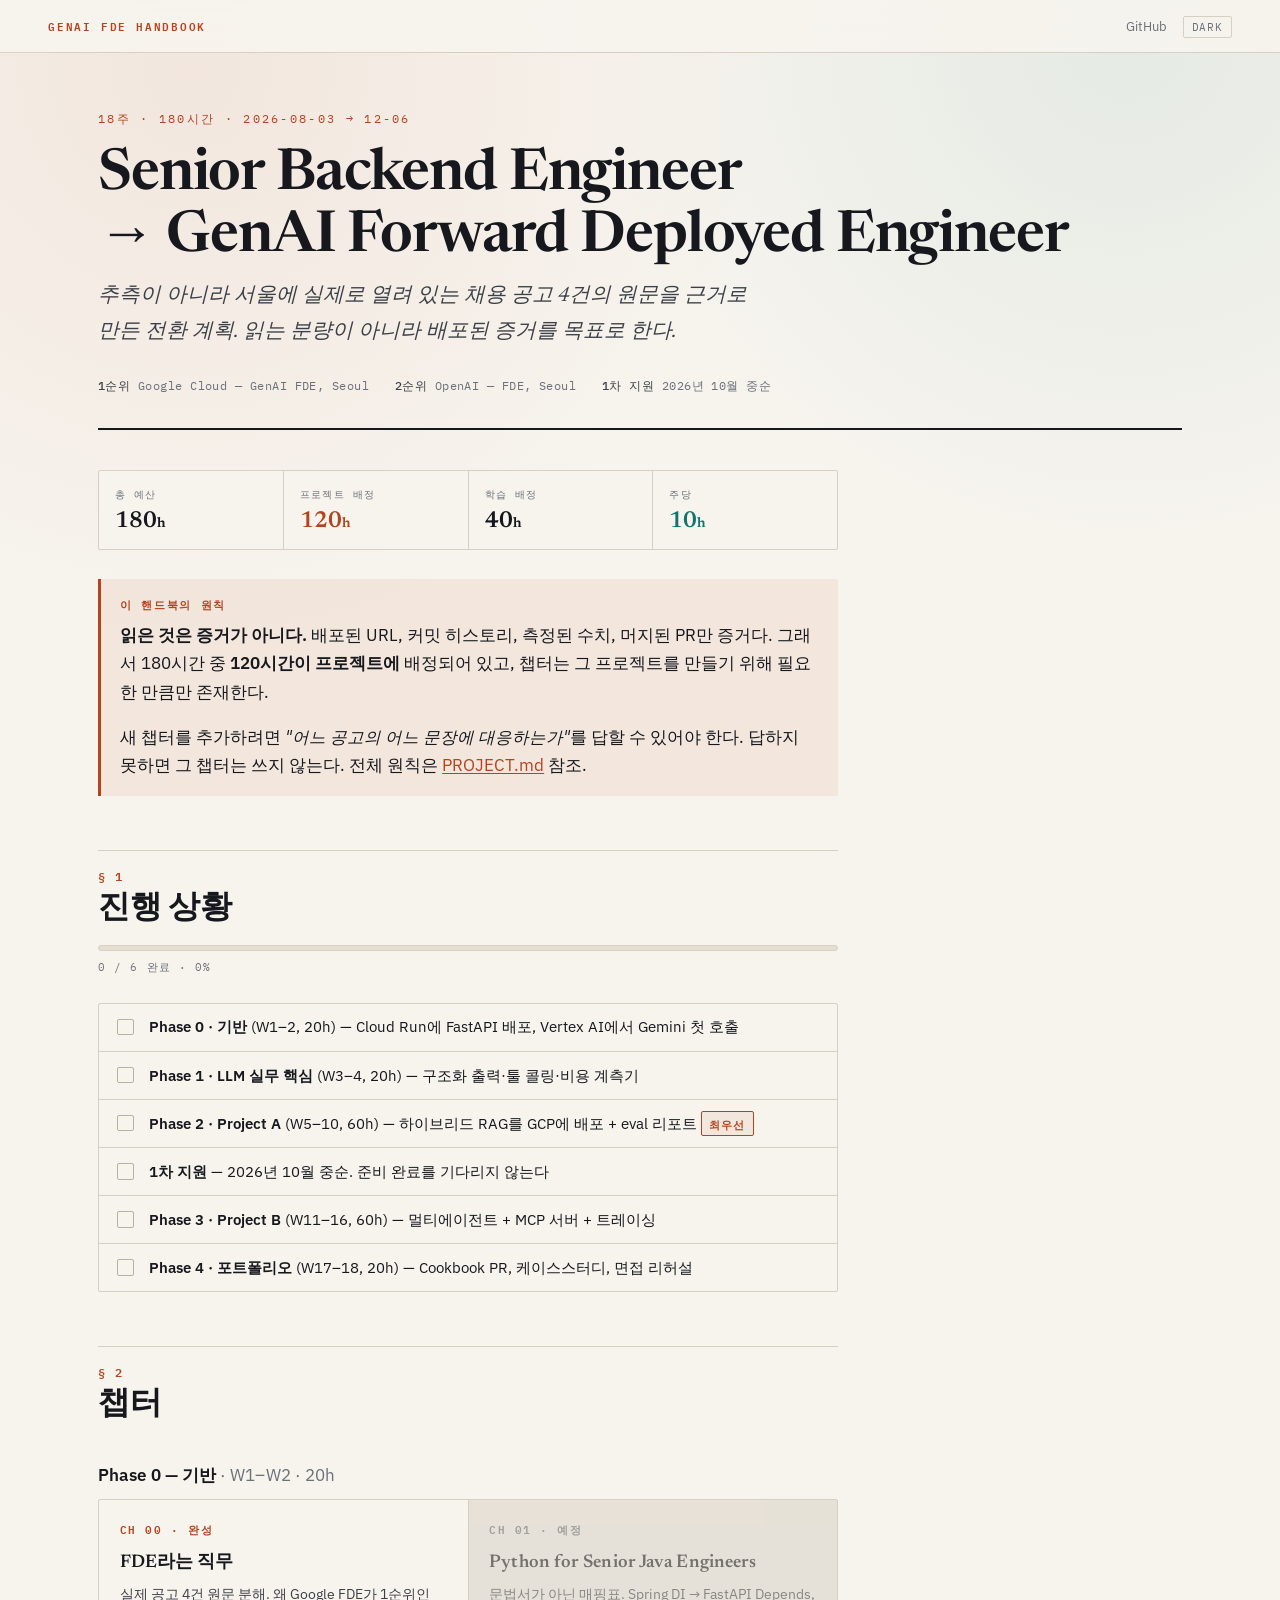
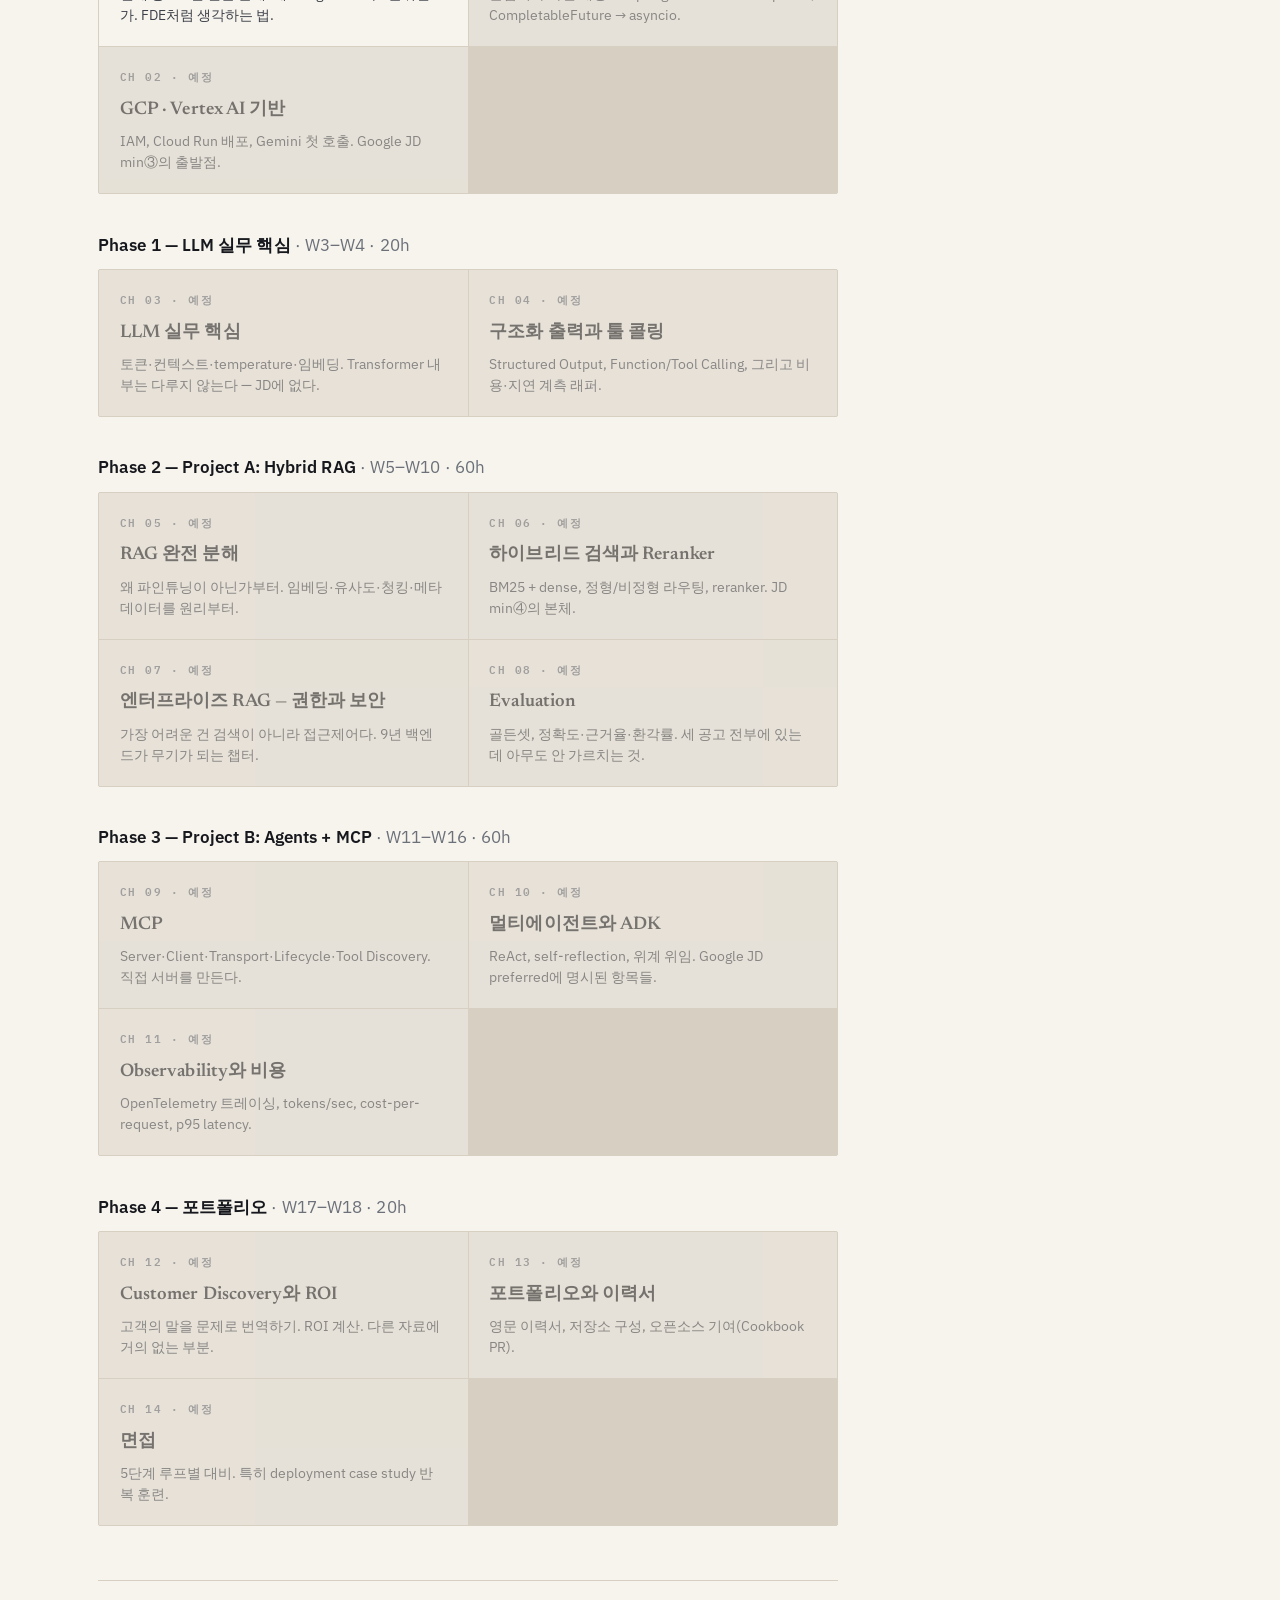
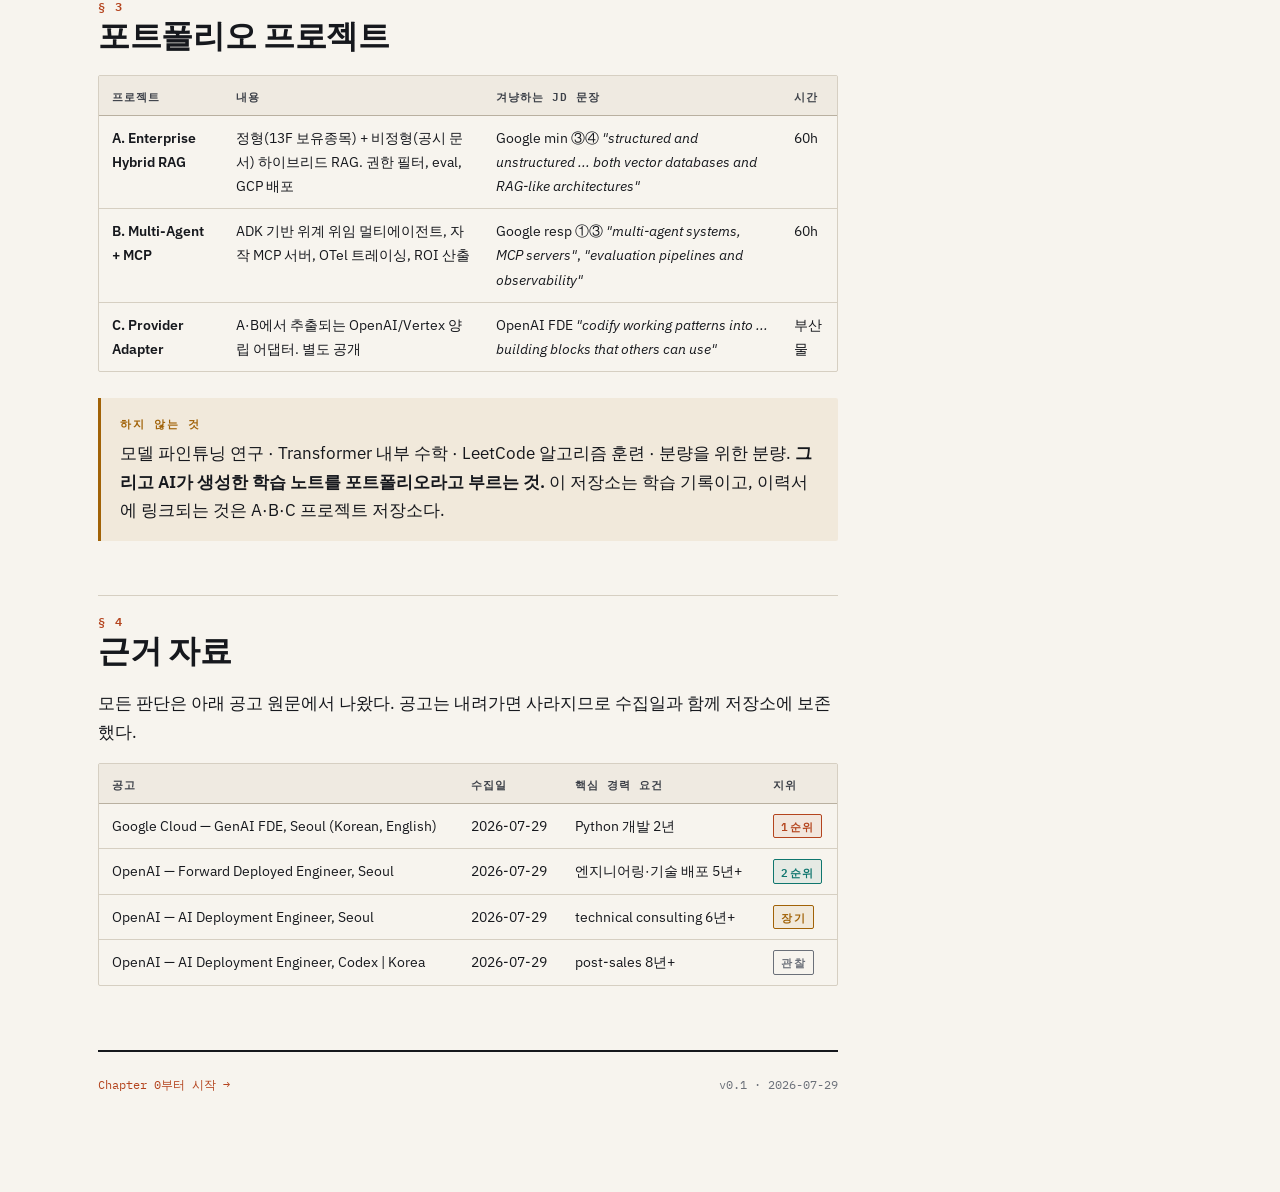
==== docs/index.html @ 351d2fd9 "docs: bootstrap GenAI FDE handbook with JD-grounded plan Establish the handbook repo targeting Googl" ====
<!doctype html>
<html lang="ko">
<head>
<meta charset="utf-8">
<meta name="viewport" content="width=device-width, initial-scale=1">
<title>GenAI FDE Handbook — Senior Backend Engineer → Forward Deployed Engineer</title>
<link rel="stylesheet" href="assets/handbook.css">
</head>
<body>

<header class="masthead">
  <span class="mark">GenAI FDE Handbook</span>
  <span class="sep"></span>
  <a href="https://github.com/">GitHub</a>
  <button id="themeToggle" type="button">DARK</button>
</header>

<div class="wrap">

<div class="chapter-head">
  <div class="kicker">18주 · 180시간 · 2026-08-03 → 12-06</div>
  <h1>Senior Backend Engineer<br>→ GenAI Forward Deployed Engineer</h1>
  <p class="sub">추측이 아니라 서울에 실제로 열려 있는 채용 공고 4건의 원문을 근거로 만든 전환 계획.
  읽는 분량이 아니라 배포된 증거를 목표로 한다.</p>
  <div class="chapter-meta">
    <span><b>1순위</b> Google Cloud — GenAI FDE, Seoul</span>
    <span><b>2순위</b> OpenAI — FDE, Seoul</span>
    <span><b>1차 지원</b> 2026년 10월 중순</span>
  </div>
</div>

<div class="prose">

<div class="stats">
  <div class="stat"><div class="k">총 예산</div><div class="v">180<span style="font-size:.6em">h</span></div></div>
  <div class="stat"><div class="k">프로젝트 배정</div><div class="v sig">120<span style="font-size:.6em">h</span></div></div>
  <div class="stat"><div class="k">학습 배정</div><div class="v">40<span style="font-size:.6em">h</span></div></div>
  <div class="stat"><div class="k">주당</div><div class="v ev">10<span style="font-size:.6em">h</span></div></div>
</div>

<div class="note signal">
  <span class="label">이 핸드북의 원칙</span>
  <p><strong>읽은 것은 증거가 아니다.</strong> 배포된 URL, 커밋 히스토리, 측정된 수치, 머지된 PR만 증거다.
  그래서 180시간 중 <strong>120시간이 프로젝트에</strong> 배정되어 있고, 챕터는 그 프로젝트를 만들기 위해 필요한 만큼만 존재한다.</p>
  <p>새 챕터를 추가하려면 <em>"어느 공고의 어느 문장에 대응하는가"</em>를 답할 수 있어야 한다.
  답하지 못하면 그 챕터는 쓰지 않는다. 전체 원칙은 <a href="https://github.com/">PROJECT.md</a> 참조.</p>
</div>

<h2><span class="num">§ 1</span>진행 상황</h2>

<div class="progress" data-progress-for="phase-track">
  <div class="progress-bar"><div class="progress-fill"></div></div>
  <div class="progress-label">0 / 0 완료 · 0%</div>
</div>

<div id="phase-track">
<ul class="checklist">
  <li><label><input type="checkbox" data-id="p0"><span><strong>Phase 0 · 기반</strong> (W1–2, 20h) — Cloud Run에 FastAPI 배포, Vertex AI에서 Gemini 첫 호출</span></label></li>
  <li><label><input type="checkbox" data-id="p1"><span><strong>Phase 1 · LLM 실무 핵심</strong> (W3–4, 20h) — 구조화 출력·툴 콜링·비용 계측기</span></label></li>
  <li><label><input type="checkbox" data-id="p2"><span><strong>Phase 2 · Project A</strong> (W5–10, 60h) — 하이브리드 RAG를 GCP에 배포 + eval 리포트 <span class="pill p1">최우선</span></span></label></li>
  <li><label><input type="checkbox" data-id="apply"><span><strong>1차 지원</strong> — 2026년 10월 중순. 준비 완료를 기다리지 않는다</span></label></li>
  <li><label><input type="checkbox" data-id="p3"><span><strong>Phase 3 · Project B</strong> (W11–16, 60h) — 멀티에이전트 + MCP 서버 + 트레이싱</span></label></li>
  <li><label><input type="checkbox" data-id="p4"><span><strong>Phase 4 · 포트폴리오</strong> (W17–18, 20h) — Cookbook PR, 케이스스터디, 면접 리허설</span></label></li>
</ul>
</div>

<h2><span class="num">§ 2</span>챕터</h2>

<h3>Phase 0 — 기반 <span style="color:var(--ink-3);font-weight:400">· W1–W2 · 20h</span></h3>
<div class="cards">
  <a class="card" href="ch00-role-analysis.html">
    <div class="no">CH 00 · 완성</div>
    <h3>FDE라는 직무</h3>
    <p>실제 공고 4건 원문 분해. 왜 Google FDE가 1순위인가. FDE처럼 생각하는 법.</p>
  </a>
  <div class="card pending">
    <div class="no">CH 01 · 예정</div>
    <h3>Python for Senior Java Engineers</h3>
    <p>문법서가 아닌 매핑표. Spring DI → FastAPI Depends, CompletableFuture → asyncio.</p>
  </div>
  <div class="card pending">
    <div class="no">CH 02 · 예정</div>
    <h3>GCP · Vertex AI 기반</h3>
    <p>IAM, Cloud Run 배포, Gemini 첫 호출. Google JD min③의 출발점.</p>
  </div>
</div>

<h3>Phase 1 — LLM 실무 핵심 <span style="color:var(--ink-3);font-weight:400">· W3–W4 · 20h</span></h3>
<div class="cards">
  <div class="card pending">
    <div class="no">CH 03 · 예정</div>
    <h3>LLM 실무 핵심</h3>
    <p>토큰·컨텍스트·temperature·임베딩. Transformer 내부는 다루지 않는다 — JD에 없다.</p>
  </div>
  <div class="card pending">
    <div class="no">CH 04 · 예정</div>
    <h3>구조화 출력과 툴 콜링</h3>
    <p>Structured Output, Function/Tool Calling, 그리고 비용·지연 계측 래퍼.</p>
  </div>
</div>

<h3>Phase 2 — Project A: Hybrid RAG <span style="color:var(--ink-3);font-weight:400">· W5–W10 · 60h</span></h3>
<div class="cards">
  <div class="card pending">
    <div class="no">CH 05 · 예정</div>
    <h3>RAG 완전 분해</h3>
    <p>왜 파인튜닝이 아닌가부터. 임베딩·유사도·청킹·메타데이터를 원리부터.</p>
  </div>
  <div class="card pending">
    <div class="no">CH 06 · 예정</div>
    <h3>하이브리드 검색과 Reranker</h3>
    <p>BM25 + dense, 정형/비정형 라우팅, reranker. JD min④의 본체.</p>
  </div>
  <div class="card pending">
    <div class="no">CH 07 · 예정</div>
    <h3>엔터프라이즈 RAG — 권한과 보안</h3>
    <p>가장 어려운 건 검색이 아니라 접근제어다. 9년 백엔드가 무기가 되는 챕터.</p>
  </div>
  <div class="card pending">
    <div class="no">CH 08 · 예정</div>
    <h3>Evaluation</h3>
    <p>골든셋, 정확도·근거율·환각률. 세 공고 전부에 있는데 아무도 안 가르치는 것.</p>
  </div>
</div>

<h3>Phase 3 — Project B: Agents + MCP <span style="color:var(--ink-3);font-weight:400">· W11–W16 · 60h</span></h3>
<div class="cards">
  <div class="card pending">
    <div class="no">CH 09 · 예정</div>
    <h3>MCP</h3>
    <p>Server·Client·Transport·Lifecycle·Tool Discovery. 직접 서버를 만든다.</p>
  </div>
  <div class="card pending">
    <div class="no">CH 10 · 예정</div>
    <h3>멀티에이전트와 ADK</h3>
    <p>ReAct, self-reflection, 위계 위임. Google JD preferred에 명시된 항목들.</p>
  </div>
  <div class="card pending">
    <div class="no">CH 11 · 예정</div>
    <h3>Observability와 비용</h3>
    <p>OpenTelemetry 트레이싱, tokens/sec, cost-per-request, p95 latency.</p>
  </div>
</div>

<h3>Phase 4 — 포트폴리오 <span style="color:var(--ink-3);font-weight:400">· W17–W18 · 20h</span></h3>
<div class="cards">
  <div class="card pending">
    <div class="no">CH 12 · 예정</div>
    <h3>Customer Discovery와 ROI</h3>
    <p>고객의 말을 문제로 번역하기. ROI 계산. 다른 자료에 거의 없는 부분.</p>
  </div>
  <div class="card pending">
    <div class="no">CH 13 · 예정</div>
    <h3>포트폴리오와 이력서</h3>
    <p>영문 이력서, 저장소 구성, 오픈소스 기여(Cookbook PR).</p>
  </div>
  <div class="card pending">
    <div class="no">CH 14 · 예정</div>
    <h3>면접</h3>
    <p>5단계 루프별 대비. 특히 deployment case study 반복 훈련.</p>
  </div>
</div>

<h2><span class="num">§ 3</span>포트폴리오 프로젝트</h2>

<div class="table-scroll">
<table>
<thead><tr><th>프로젝트</th><th>내용</th><th>겨냥하는 JD 문장</th><th>시간</th></tr></thead>
<tbody>
<tr>
  <td><strong>A. Enterprise Hybrid RAG</strong></td>
  <td>정형(13F 보유종목) + 비정형(공시 문서) 하이브리드 RAG. 권한 필터, eval, GCP 배포</td>
  <td>Google min ③④ <em>"structured and unstructured ... both vector databases and RAG-like architectures"</em></td>
  <td>60h</td>
</tr>
<tr>
  <td><strong>B. Multi-Agent + MCP</strong></td>
  <td>ADK 기반 위계 위임 멀티에이전트, 자작 MCP 서버, OTel 트레이싱, ROI 산출</td>
  <td>Google resp ①③ <em>"multi-agent systems, MCP servers"</em>, <em>"evaluation pipelines and observability"</em></td>
  <td>60h</td>
</tr>
<tr>
  <td><strong>C. Provider Adapter</strong></td>
  <td>A·B에서 추출되는 OpenAI/Vertex 양립 어댑터. 별도 공개</td>
  <td>OpenAI FDE <em>"codify working patterns into ... building blocks that others can use"</em></td>
  <td>부산물</td>
</tr>
</tbody>
</table>
</div>

<div class="note warn">
  <span class="label">하지 않는 것</span>
  <p>모델 파인튜닝 연구 · Transformer 내부 수학 · LeetCode 알고리즘 훈련 ·
  분량을 위한 분량. <strong>그리고 AI가 생성한 학습 노트를 포트폴리오라고 부르는 것.</strong>
  이 저장소는 학습 기록이고, 이력서에 링크되는 것은 A·B·C 프로젝트 저장소다.</p>
</div>

<h2><span class="num">§ 4</span>근거 자료</h2>

<p>모든 판단은 아래 공고 원문에서 나왔다. 공고는 내려가면 사라지므로 수집일과 함께 저장소에 보존했다.</p>

<div class="table-scroll">
<table>
<thead><tr><th>공고</th><th>수집일</th><th>핵심 경력 요건</th><th>지위</th></tr></thead>
<tbody>
<tr><td>Google Cloud — GenAI FDE, Seoul (Korean, English)</td><td>2026-07-29</td><td>Python 개발 2년</td><td><span class="pill p1">1순위</span></td></tr>
<tr><td>OpenAI — Forward Deployed Engineer, Seoul</td><td>2026-07-29</td><td>엔지니어링·기술 배포 5년+</td><td><span class="pill p2">2순위</span></td></tr>
<tr><td>OpenAI — AI Deployment Engineer, Seoul</td><td>2026-07-29</td><td>technical consulting 6년+</td><td><span class="pill p3">장기</span></td></tr>
<tr><td>OpenAI — AI Deployment Engineer, Codex | Korea</td><td>2026-07-29</td><td>post-sales 8년+</td><td><span class="pill px">관찰</span></td></tr>
</tbody>
</table>
</div>

<div class="chapter-nav">
  <span><a href="ch00-role-analysis.html">Chapter 0부터 시작 →</a></span>
  <span style="color:var(--ink-3)">v0.1 · 2026-07-29</span>
</div>

</div><!-- /prose -->
</div><!-- /wrap -->

<script src="assets/handbook.js"></script>
</body>
</html>
---- docs/assets/handbook.css ----
/* ==========================================================================
   GenAI FDE Handbook — shared stylesheet
   Aesthetic: engineering field manual. Warm paper / deep ink.
   Hairline rules, marginal section numbers, restrained signal colours.
   ========================================================================== */

@import url('https://fonts.googleapis.com/css2?family=Newsreader:ital,opsz,wght@0,6..72,400;0,6..72,600;0,6..72,700;1,6..72,400&family=IBM+Plex+Sans:ital,wght@0,400;0,500;0,600;1,400&family=IBM+Plex+Mono:wght@400;500;600&display=swap');

:root {
  --paper:      #f7f4ee;
  --paper-2:    #efeae1;
  --paper-3:    #e5dfd3;
  --ink:        #16181d;
  --ink-2:      #3c4048;
  --ink-3:      #6b7079;
  --rule:       #d6cfc2;
  --rule-hard:  #b9b0a0;

  --signal:     #b4441e;   /* primary accent — current position, emphasis   */
  --signal-bg:  #b4441e14;
  --evidence:   #0f766e;   /* verified / evidence / done                    */
  --evidence-bg:#0f766e14;
  --warn:       #a16207;
  --warn-bg:    #a1620714;

  --font-display: 'Newsreader', 'Iowan Old Style', Georgia, 'Times New Roman', serif;
  --font-body:    'IBM Plex Sans', -apple-system, 'Apple SD Gothic Neo', 'Malgun Gothic', sans-serif;
  --font-mono:    'IBM Plex Mono', ui-monospace, 'SF Mono', Menlo, monospace;

  --measure: 74ch;
  --gutter: clamp(1.1rem, 4vw, 3rem);
}

@media (prefers-color-scheme: dark) {
  :root {
    --paper:     #16181d;
    --paper-2:   #1d2026;
    --paper-3:   #262a32;
    --ink:       #e8e4dc;
    --ink-2:     #b9b4aa;
    --ink-3:     #85807a;
    --rule:      #333840;
    --rule-hard: #4a505a;
    --signal:    #e8753f;
    --signal-bg: #e8753f1f;
    --evidence:  #4db6a5;
    --evidence-bg:#4db6a51f;
    --warn:      #d9a441;
    --warn-bg:   #d9a4411f;
  }
}
:root[data-theme="dark"] {
  --paper:#16181d; --paper-2:#1d2026; --paper-3:#262a32;
  --ink:#e8e4dc; --ink-2:#b9b4aa; --ink-3:#85807a;
  --rule:#333840; --rule-hard:#4a505a;
  --signal:#e8753f; --signal-bg:#e8753f1f;
  --evidence:#4db6a5; --evidence-bg:#4db6a51f;
  --warn:#d9a441; --warn-bg:#d9a4411f;
}
:root[data-theme="light"] {
  --paper:#f7f4ee; --paper-2:#efeae1; --paper-3:#e5dfd3;
  --ink:#16181d; --ink-2:#3c4048; --ink-3:#6b7079;
  --rule:#d6cfc2; --rule-hard:#b9b0a0;
  --signal:#b4441e; --signal-bg:#b4441e14;
  --evidence:#0f766e; --evidence-bg:#0f766e14;
  --warn:#a16207; --warn-bg:#a1620714;
}

* { box-sizing: border-box; }

body {
  margin: 0;
  background: var(--paper);
  color: var(--ink);
  font-family: var(--font-body);
  font-size: 16.5px;
  line-height: 1.72;
  -webkit-font-smoothing: antialiased;
  /* faint paper grain */
  background-image:
    radial-gradient(circle at 15% 8%, var(--signal-bg) 0%, transparent 42%),
    radial-gradient(circle at 88% 4%, var(--evidence-bg) 0%, transparent 38%);
  background-attachment: fixed;
}

/* ---------- masthead ---------- */
.masthead {
  border-bottom: 1px solid var(--rule);
  padding: 1rem var(--gutter) .85rem;
  display: flex; align-items: baseline; gap: 1rem; flex-wrap: wrap;
  position: sticky; top: 0; z-index: 20;
  background: color-mix(in srgb, var(--paper) 88%, transparent);
  backdrop-filter: blur(10px);
}
.masthead .mark {
  font-family: var(--font-mono); font-size: .7rem; letter-spacing: .16em;
  text-transform: uppercase; color: var(--signal); font-weight: 600;
}
.masthead .sep { flex: 1 1 auto; }
.masthead a { color: var(--ink-3); text-decoration: none; font-size: .82rem; }
.masthead a:hover { color: var(--signal); }
#themeToggle {
  background: none; border: 1px solid var(--rule); color: var(--ink-3);
  border-radius: 2px; padding: .18rem .5rem; cursor: pointer;
  font-family: var(--font-mono); font-size: .68rem; letter-spacing: .08em;
}
#themeToggle:hover { border-color: var(--signal); color: var(--signal); }

/* ---------- layout ---------- */
.wrap { max-width: 1180px; margin: 0 auto; padding: 0 var(--gutter) 6rem; }
.prose { max-width: var(--measure); }

/* ---------- chapter head ---------- */
.chapter-head { padding: 3.5rem 0 2rem; border-bottom: 2px solid var(--ink); margin-bottom: 2.5rem; }
.chapter-head .kicker {
  font-family: var(--font-mono); font-size: .72rem; letter-spacing: .2em;
  text-transform: uppercase; color: var(--signal); margin-bottom: 1rem;
}
.chapter-head h1 {
  font-family: var(--font-display); font-weight: 600;
  font-size: clamp(2.1rem, 6vw, 3.6rem); line-height: 1.08;
  margin: 0 0 .6rem; letter-spacing: -.02em;
}
.chapter-head .sub {
  font-family: var(--font-display); font-style: italic;
  font-size: clamp(1rem, 2.4vw, 1.3rem); color: var(--ink-2); max-width: 60ch; margin: 0;
}
.chapter-meta {
  display: flex; gap: 1.6rem; flex-wrap: wrap; margin-top: 1.6rem;
  font-family: var(--font-mono); font-size: .72rem; color: var(--ink-3);
  letter-spacing: .04em;
}
.chapter-meta b { color: var(--ink-2); font-weight: 500; }

/* ---------- headings ---------- */
h2 {
  font-family: var(--font-display); font-weight: 600;
  font-size: clamp(1.5rem, 3.4vw, 2rem); line-height: 1.2;
  margin: 3.4rem 0 1rem; padding-top: 1.1rem;
  border-top: 1px solid var(--rule); letter-spacing: -.01em;
}
h2 .num {
  font-family: var(--font-mono); font-size: .74rem; color: var(--signal);
  letter-spacing: .12em; display: block; margin-bottom: .45rem; font-weight: 600;
}
h3 {
  font-family: var(--font-body); font-weight: 600;
  font-size: 1.08rem; margin: 2.2rem 0 .6rem; letter-spacing: .005em;
}
h4 { font-size: .95rem; font-weight: 600; margin: 1.5rem 0 .4rem; color: var(--ink-2); }

p { margin: 0 0 1.05rem; }
a { color: var(--signal); text-underline-offset: 2px; }

strong { font-weight: 600; }
em { font-style: italic; }

ul, ol { padding-left: 1.3rem; margin: 0 0 1.05rem; }
li { margin-bottom: .4rem; }

code {
  font-family: var(--font-mono); font-size: .86em;
  background: var(--paper-2); border: 1px solid var(--rule);
  padding: .06em .34em; border-radius: 2px;
}
pre {
  background: var(--paper-2); border: 1px solid var(--rule); border-left: 3px solid var(--signal);
  padding: 1rem 1.1rem; overflow-x: auto; border-radius: 2px;
  font-size: .84rem; line-height: 1.62; margin: 0 0 1.4rem;
}
pre code { background: none; border: 0; padding: 0; font-size: inherit; }

/* ---------- tables ---------- */
.table-scroll { overflow-x: auto; margin: 0 0 1.6rem; border: 1px solid var(--rule); border-radius: 2px; }
table { border-collapse: collapse; width: 100%; font-size: .88rem; }
th, td { text-align: left; padding: .62rem .8rem; border-bottom: 1px solid var(--rule); vertical-align: top; }
thead th {
  background: var(--paper-2); font-family: var(--font-mono); font-weight: 600;
  font-size: .7rem; letter-spacing: .09em; text-transform: uppercase; color: var(--ink-2);
  border-bottom: 1px solid var(--rule-hard); white-space: nowrap;
}
tbody tr:last-child td { border-bottom: 0; }
tbody tr:hover { background: var(--paper-2); }

/* ---------- callouts ---------- */
.note {
  border-left: 3px solid var(--rule-hard); background: var(--paper-2);
  padding: 1rem 1.2rem; margin: 0 0 1.5rem; border-radius: 0 2px 2px 0;
}
.note > :last-child { margin-bottom: 0; }
.note .label {
  font-family: var(--font-mono); font-size: .68rem; letter-spacing: .15em;
  text-transform: uppercase; color: var(--ink-3); display: block; margin-bottom: .45rem; font-weight: 600;
}
.note.signal   { border-left-color: var(--signal);   background: var(--signal-bg); }
.note.signal .label   { color: var(--signal); }
.note.evidence { border-left-color: var(--evidence); background: var(--evidence-bg); }
.note.evidence .label { color: var(--evidence); }
.note.warn     { border-left-color: var(--warn);     background: var(--warn-bg); }
.note.warn .label     { color: var(--warn); }

blockquote {
  margin: 0 0 1.4rem; padding: .2rem 0 .2rem 1.2rem;
  border-left: 2px solid var(--rule-hard);
  font-family: var(--font-display); font-style: italic;
  font-size: 1.02rem; color: var(--ink-2);
}
blockquote > :last-child { margin-bottom: 0; }

/* ---------- checklist (persisted to localStorage) ---------- */
.checklist { list-style: none; padding: 0; margin: 0 0 1.5rem; border: 1px solid var(--rule); border-radius: 2px; }
.checklist li { margin: 0; border-bottom: 1px solid var(--rule); }
.checklist li:last-child { border-bottom: 0; }
.checklist label {
  display: flex; gap: .75rem; align-items: flex-start;
  padding: .68rem .9rem; cursor: pointer; font-size: .92rem;
}
.checklist label:hover { background: var(--paper-2); }
.checklist input[type=checkbox] {
  appearance: none; width: 1.02rem; height: 1.02rem; flex: 0 0 auto; margin-top: .28rem;
  border: 1.5px solid var(--rule-hard); border-radius: 2px; cursor: pointer; position: relative;
  background: var(--paper);
}
.checklist input[type=checkbox]:checked { background: var(--evidence); border-color: var(--evidence); }
.checklist input[type=checkbox]:checked::after {
  content: ''; position: absolute; left: 4px; top: 0.5px;
  width: 4px; height: 9px; border: solid var(--paper);
  border-width: 0 2px 2px 0; transform: rotate(42deg);
}
.checklist input:checked + span { color: var(--ink-3); text-decoration: line-through; text-decoration-color: var(--rule-hard); }

/* ---------- progress ---------- */
.progress { margin: 0 0 1.6rem; }
.progress-bar {
  height: 6px; background: var(--paper-3); border-radius: 3px; overflow: hidden;
  border: 1px solid var(--rule);
}
.progress-fill {
  height: 100%; width: 0%; background: var(--evidence);
  transition: width .45s cubic-bezier(.4,0,.2,1);
}
.progress-label {
  font-family: var(--font-mono); font-size: .7rem; letter-spacing: .1em;
  color: var(--ink-3); margin-top: .45rem; text-transform: uppercase;
}

/* ---------- verdict / stat strip ---------- */
.stats { display: grid; gap: 1px; background: var(--rule); border: 1px solid var(--rule);
         grid-template-columns: repeat(auto-fit, minmax(140px, 1fr)); margin: 0 0 1.8rem; border-radius: 2px; overflow: hidden; }
.stat { background: var(--paper); padding: .95rem 1rem; }
.stat .k { font-family: var(--font-mono); font-size: .65rem; letter-spacing: .13em;
           text-transform: uppercase; color: var(--ink-3); margin-bottom: .3rem; }
.stat .v { font-family: var(--font-display); font-size: 1.45rem; font-weight: 600; line-height: 1.1; }
.stat .v.sig { color: var(--signal); }
.stat .v.ev  { color: var(--evidence); }

/* ---------- rank pills ---------- */
.pill {
  display: inline-block; font-family: var(--font-mono); font-size: .66rem;
  letter-spacing: .1em; text-transform: uppercase; padding: .14rem .48rem;
  border-radius: 2px; border: 1px solid currentColor; font-weight: 600; white-space: nowrap;
}
.pill.p1 { color: var(--signal); background: var(--signal-bg); }
.pill.p2 { color: var(--evidence); background: var(--evidence-bg); }
.pill.p3 { color: var(--warn); background: var(--warn-bg); }
.pill.px { color: var(--ink-3); }

/* ---------- index cards ---------- */
.cards { display: grid; gap: 1px; background: var(--rule); border: 1px solid var(--rule);
         grid-template-columns: repeat(auto-fill, minmax(270px, 1fr)); border-radius: 2px; overflow: hidden; }
.card { background: var(--paper); padding: 1.25rem 1.3rem; text-decoration: none; color: inherit; display: block;
        transition: background .16s; }
.card:hover { background: var(--paper-2); }
.card .no { font-family: var(--font-mono); font-size: .68rem; letter-spacing: .14em;
            color: var(--signal); margin-bottom: .5rem; font-weight: 600; }
.card h3 { font-family: var(--font-display); font-size: 1.15rem; font-weight: 600; margin: 0 0 .35rem; }
.card p { font-size: .85rem; color: var(--ink-2); margin: 0; line-height: 1.55; }
.card.pending { opacity: .5; }
.card.pending .no { color: var(--ink-3); }

/* ---------- footer nav ---------- */
.chapter-nav {
  display: flex; justify-content: space-between; gap: 1rem; flex-wrap: wrap;
  margin-top: 4rem; padding-top: 1.4rem; border-top: 2px solid var(--ink);
  font-family: var(--font-mono); font-size: .78rem;
}
.chapter-nav a { text-decoration: none; }
.chapter-nav a:hover { text-decoration: underline; }

hr { border: 0; border-top: 1px solid var(--rule); margin: 2.6rem 0; }

/* ---------- ascii / flow diagram ---------- */
.diagram {
  font-family: var(--font-mono); font-size: .78rem; line-height: 1.5;
  background: var(--paper-2); border: 1px solid var(--rule);
  padding: 1.2rem; overflow-x: auto; border-radius: 2px; margin: 0 0 1.6rem;
  white-space: pre; color: var(--ink-2);
}

@media (max-width: 620px) {
  body { font-size: 15.5px; }
  .chapter-meta { gap: .9rem; }
}
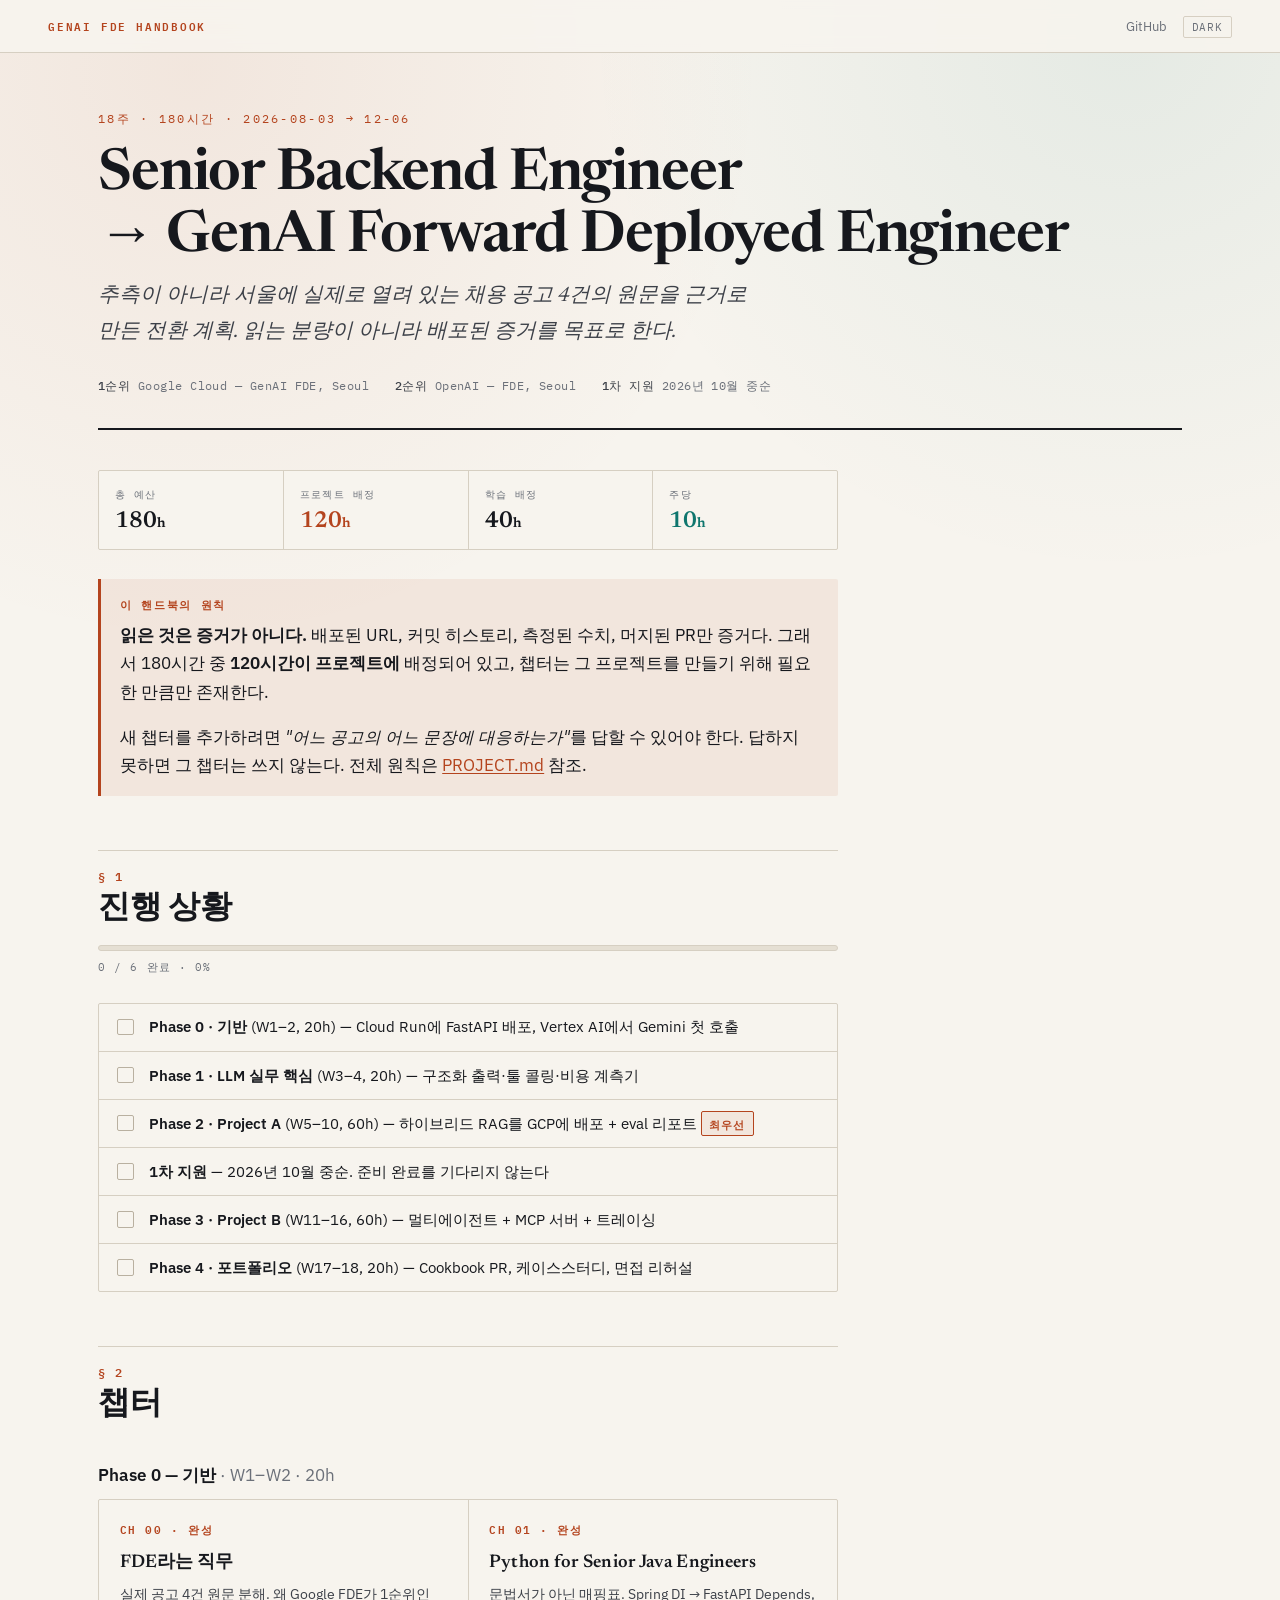
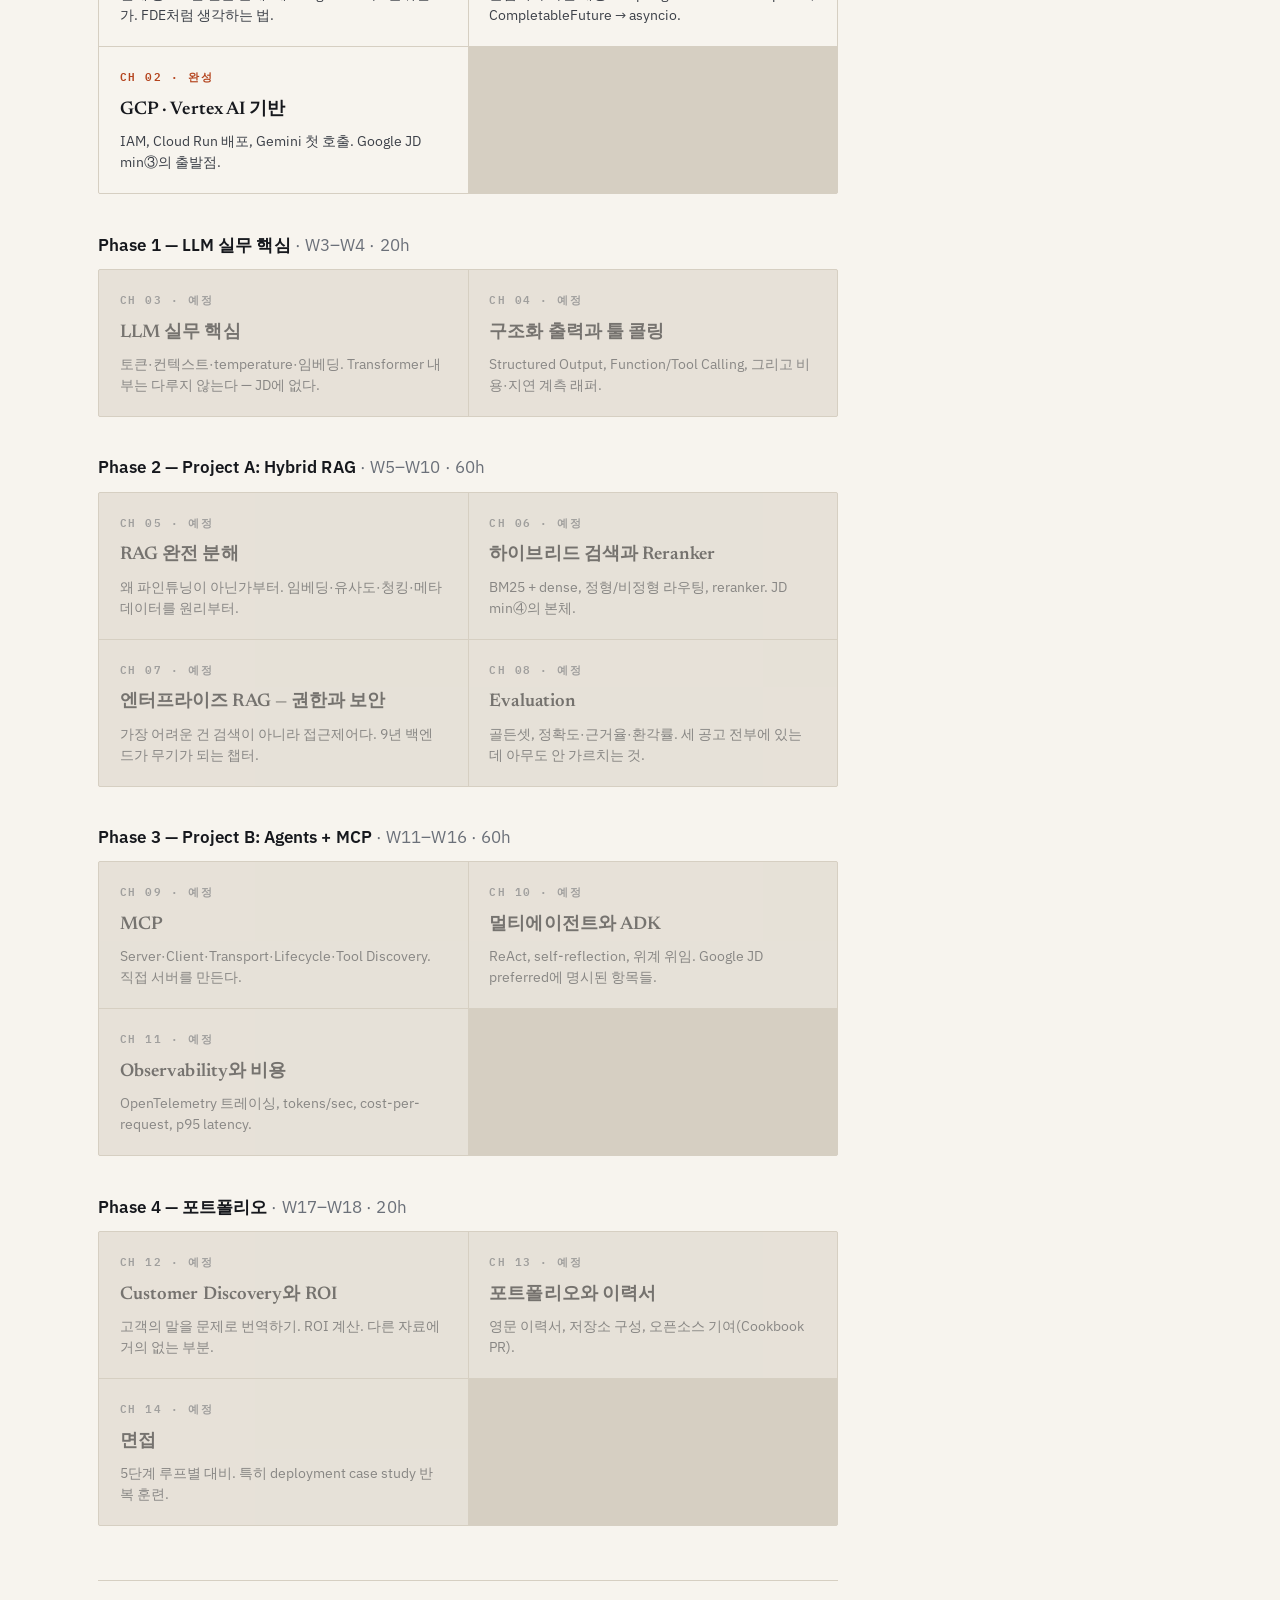
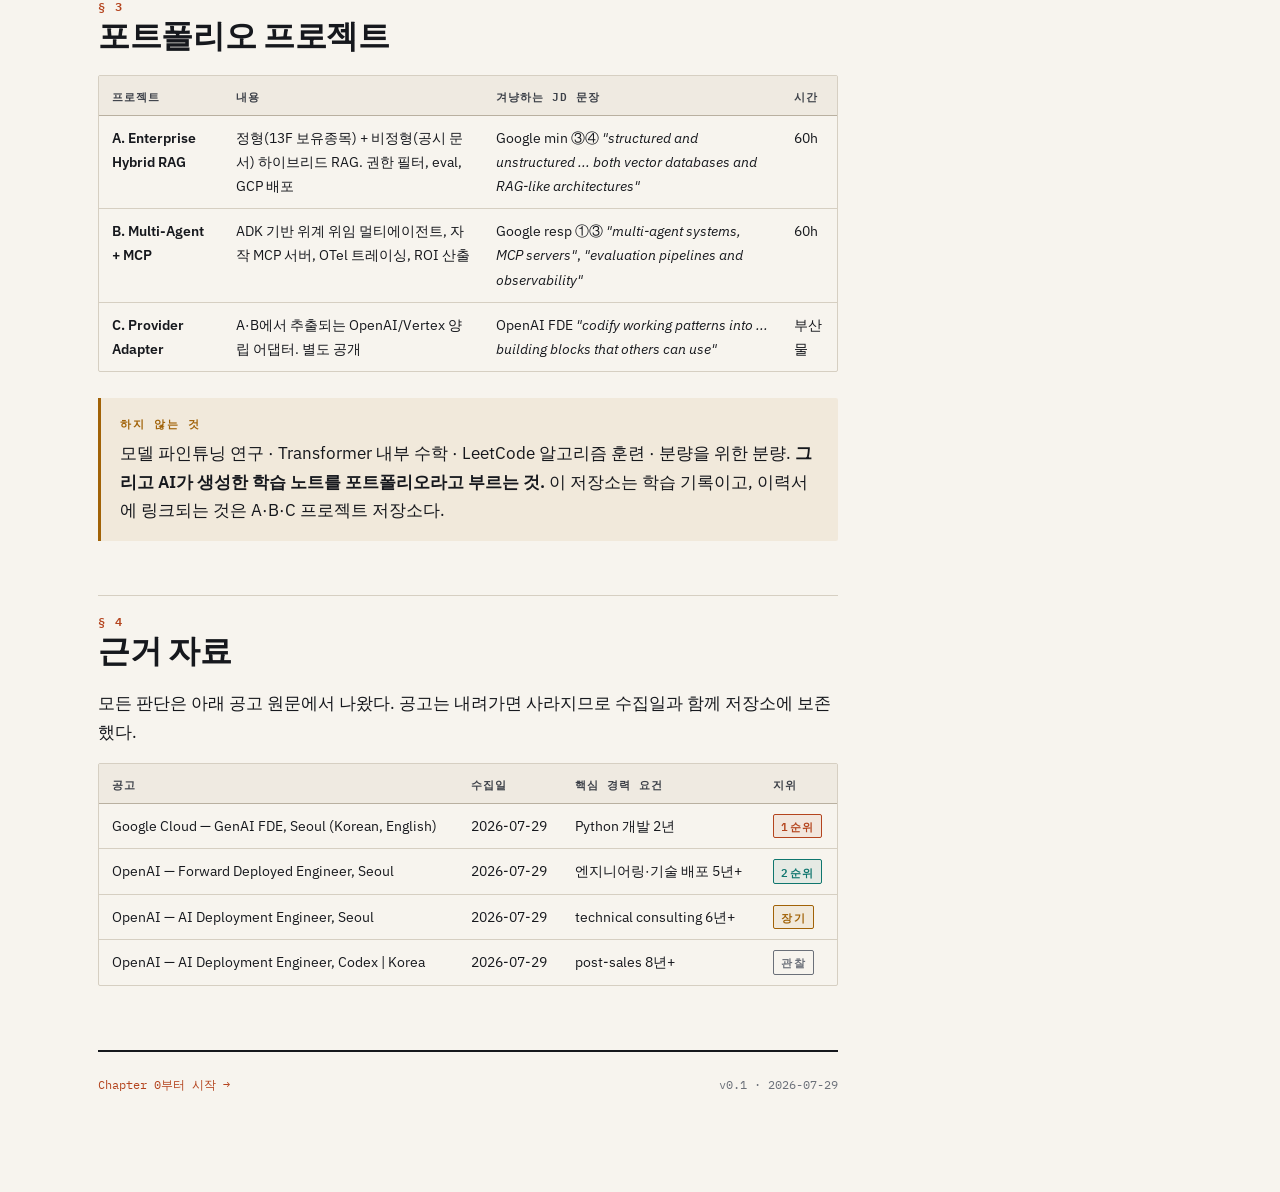
==== commit 5a8529fd: "docs: add Ch.1 (Python for Java engineers) and Ch.2 (GCP/Vertex AI) Both chapters are grounded in co" ====
--- a/docs/index.html
+++ b/docs/index.html
@@ -11,7 +11,7 @@
 <header class="masthead">
   <span class="mark">GenAI FDE Handbook</span>
   <span class="sep"></span>
-  <a href="https://github.com/">GitHub</a>
+  <a href="https://github.com/yhkdsl/genai-fde-handbook">GitHub</a>
   <button id="themeToggle" type="button">DARK</button>
 </header>
 
@@ -43,7 +43,7 @@
   <p><strong>읽은 것은 증거가 아니다.</strong> 배포된 URL, 커밋 히스토리, 측정된 수치, 머지된 PR만 증거다.
   그래서 180시간 중 <strong>120시간이 프로젝트에</strong> 배정되어 있고, 챕터는 그 프로젝트를 만들기 위해 필요한 만큼만 존재한다.</p>
   <p>새 챕터를 추가하려면 <em>"어느 공고의 어느 문장에 대응하는가"</em>를 답할 수 있어야 한다.
-  답하지 못하면 그 챕터는 쓰지 않는다. 전체 원칙은 <a href="https://github.com/">PROJECT.md</a> 참조.</p>
+  답하지 못하면 그 챕터는 쓰지 않는다. 전체 원칙은 <a href="https://github.com/yhkdsl/genai-fde-handbook/blob/main/PROJECT.md">PROJECT.md</a> 참조.</p>
 </div>
 
 <h2><span class="num">§ 1</span>진행 상황</h2>
@@ -73,16 +73,16 @@
     <h3>FDE라는 직무</h3>
     <p>실제 공고 4건 원문 분해. 왜 Google FDE가 1순위인가. FDE처럼 생각하는 법.</p>
   </a>
-  <div class="card pending">
-    <div class="no">CH 01 · 예정</div>
+  <a class="card" href="ch01-python-for-java.html">
+    <div class="no">CH 01 · 완성</div>
     <h3>Python for Senior Java Engineers</h3>
     <p>문법서가 아닌 매핑표. Spring DI → FastAPI Depends, CompletableFuture → asyncio.</p>
-  </div>
-  <div class="card pending">
-    <div class="no">CH 02 · 예정</div>
+  </a>
+  <a class="card" href="ch02-gcp-vertex.html">
+    <div class="no">CH 02 · 완성</div>
     <h3>GCP · Vertex AI 기반</h3>
     <p>IAM, Cloud Run 배포, Gemini 첫 호출. Google JD min③의 출발점.</p>
-  </div>
+  </a>
 </div>
 
 <h3>Phase 1 — LLM 실무 핵심 <span style="color:var(--ink-3);font-weight:400">· W3–W4 · 20h</span></h3>
